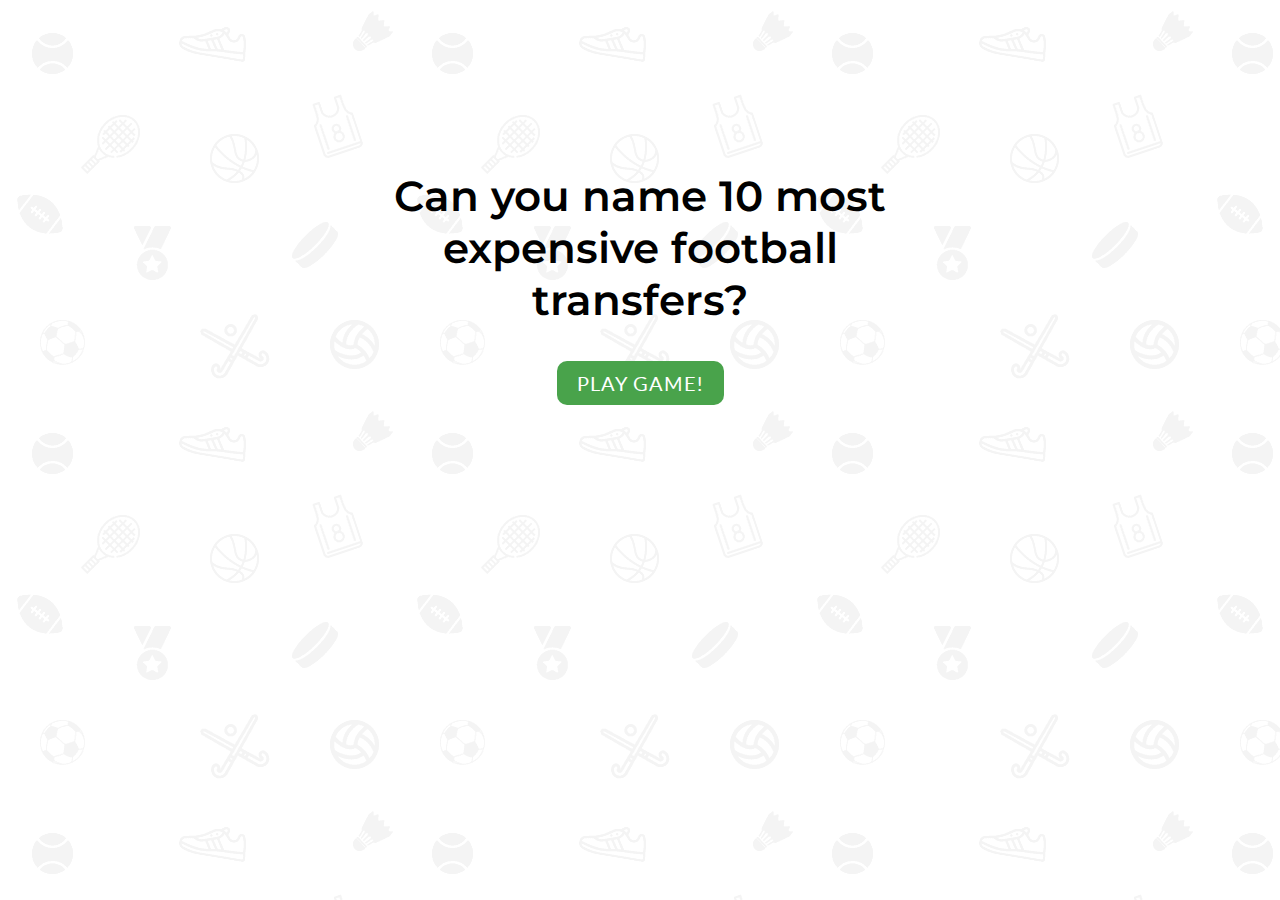
==== index.html @ 57c89ee3 "First version" ====
<!DOCTYPE html>
<html lang="en">
    <head>
        <title>Guess who?</title>
        <meta charset="utf-8" />
        <meta name="author" content="daniel jackowiak" />
        <meta name="keywords" content="front-end, web design, www, pages, guess who game" />
        <meta name="description" content="front-end assignments of jm" />
        <meta name="viewport" content="width=device-width, initial-scale=1.0" />
        <link rel="stylesheet" type="text/css" href="style.css" />
        <link href="https://fonts.googleapis.com/css?family=Lato|Montserrat:300,400" rel="stylesheet">
    </head>
    <body>
        <div class="container">
            <header>
                <div class="title">Guess who?</div>
            </header>
            <main>
                <div class="menu">
                    <div class="menu-playbtn">
                        <button type="button" id="btn-play">Start quiz</button>
                        <input type="text" id="player-guess" placeholder="Enter the player">
                        <button type="button" id="btn-giveup">Give up</button>
                    </div><!--
                 --><div class="game-data">
                        <div class="data-score">SCORE: <span class="score-display"><span id="total-score">0</span>/10</span></div>
                        <div class="data-timer">TIMER: <span class="time-display">02:00</span></div>
                    </div>
                </div>
                <table id="quiz-table">
                    <thead>
                        <tr>
                            <th class="fee-header">Fee</th>
                            <th class="club-header">Signed by</th>
                            <th class="player-header">Player</th>
                        </tr>
                    </thead>
                    <tbody>
                        <tr>
                            <td class="fee">&pound;198m</td>
                            <td class="club">Paris Saint-Germain</td>
                            <td class="player"></td>
                        </tr>
                        <tr>
                            <td class="fee">&pound;105m</td>
                            <td class="club">Barcelona</td>
                            <td class="player"></td>
                        </tr>
                        <tr>
                            <td class="fee">&pound;97m</td>
                            <td class="club">Barcelona</td>
                            <td class="player"></td>
                        </tr>                        
                        <tr>
                            <td class="fee">&pound;89m</td>
                            <td class="club">Manchester United</td>
                            <td class="player"></td>
                        </tr>                        
                        <tr>
                            <td class="fee">&pound;86m</td>
                            <td class="club">Real Madrid</td>
                            <td class="player"></td>                            
                        </tr>                        
                        <tr>
                            <td class="fee">&pound;80m</td>
                            <td class="club">Real Madrid</td>
                            <td class="player"></td>                            
                        </tr>                        
                        <tr>
                            <td class="fee">&pound;75.3m</td>
                            <td class="club">Juventus</td>
                            <td class="player"></td>                            
                        </tr>                        
                        <tr>
                            <td class="fee">&pound;75m</td>
                            <td class="club">Manchester United</td>
                            <td class="player"></td>                            
                        </tr>                        
                        <tr>
                            <td class="fee">&pound;75m</td>
                            <td class="club">Liverpool</td>
                            <td class="player"></td>                            
                        </tr>                        
                        <tr>
                            <td class="fee">&pound;75m</td>
                            <td class="club">Barcelona</td>
                            <td class="player"></td>                            
                        </tr>                        
                    </tbody>
                </table>
            </main>
                <div class="result-display">
                    Your score: <span class="final-score">10</span>/10.
                    <button type="button" id="btn-again">Try again!</button>
                </div>
        </div>
        
        <div class="container-2">
            <main>
                <div class="start-page">
                    <div class="title">Can you name 10 most expensive football transfers?</div>
                    <button type="button" id="btn-start-game">Play game!</button>
                </div>
            </main>
        </div>        

        <script src="script.js" type="text/javascript"></script>
    </body>
</html>
---- style.css ----
* {
    margin: 0;
    padding: 0;
    border: 0;
    box-sizing: border-box;
    font-family: 'Montserrat', sans-serif;
}

body {
    height: 100%;
    background: url(Sports.png); /* Background pattern from Subtle Patterns */
}

.container {
    width: 600px;
    margin: 0 auto;
    text-align: center;
    position: relative;
    display: none;
}

.container-2 {
    width: 600px;
    margin: 0 auto;
    height: 100vh;
    text-align: center;
    position: relative;
}

.title {
    font-size: 42px;
    text-align: center;
    font-weight: 600;
    padding: 35px 0;
}

input#player-guess {
    font-size: 12px;
    outline: none;
    cursor: pointer;
    padding: 9px 19px;
    margin: 0;
    border: 2px solid #111;
    border-radius: 10px;
    font-family: 'Lato', sans-serif;
    letter-spacing: 1.1px;
    display: none;
}

input#player-guess:focus {
    border: 2px solid #FF4500;
}

.menu-playbtn {
    display: inline-block;
    width: 50%;
    text-align: left;
}

.game-data {
    display: inline-block;
    width: 50%;
}

button {
    font-size: 20px;
    outline: none;
    cursor: pointer;
    padding: 10px 20px;
    margin: 0;
    border: 0;
    border-radius: 10px;
    font-family: 'Lato', sans-serif;
    letter-spacing: 1.1px;
    background-color: #49A34B;
    text-transform: uppercase;
    color: #fff;
}

button:hover {
    background-color: #5AB953;
}

.game-data {
    font-size: 12px;
    font-weight: 300;
    color: #777;
    text-align: right;
}

.data-score {
    display: inline-block;
    width: 45%;
    box-sizing: border-box;
}

.data-timer {
    display: inline-block;
    width: 50%;
    box-sizing: border-box;
}

.score-display {
    font-weight: 600;
    color: #000;
    font-size: 34px;
}

.time-display {
    font-weight: 600;
    color: #000;
    font-size: 34px;
}

table {
    width: 85%;
    text-align: center;
    font-size: 12px;
    margin: 15px auto;
}

#quiz-table td, #quiz-table th {
    padding: 10px;
}

#quiz-table th {
    border: 0;
    background-color: inherit;
    color: #000;
    font-size: 14px;
}

thead {
    text-align: center;
}

tr {
    opacity: 0.5;
}

tr:hover {
    opacity: 0.75;
}

.fee {
    background-color: #EEE;
    width: 15%;
}

.player {
    background-color: #EEE;
    width: 45%;
}

.club {
    background-color: #EEE;
    width: 40%;
}

.result-display {
    width: 600px;
    padding: 5px;
    font-size: 16px;
    position: absolute;
    top: 25%;
    left: 50%;
    transform: translate(-50%, -50%);
    z-index: 99;
    background: url(Sports.png);
    display: none;
}

#btn-again {
    margin: 15px;
    background-color: #49A34B;
    font-size: 12px;
}

#btn-again:hover {
    background-color: #5AB953;
    margin: 15px;
    opacity: 0.8;
}

#btn-giveup {
    font-size: 12px;
    outline: none;
    cursor: pointer;
    padding: 10px 20px;
    margin: 0;
    border-radius: 10px;
    font-family: 'Lato', sans-serif;
    letter-spacing: 1.1px;
    display: none;
    background-color: #FF4500;
}

#btn-giveup:hover {
    background-color: #e53e00;
}

.final-score {
    font-weight: 600;
    color: #000;
    font-size: 34px;   
}

.start-page {
    width: 600px;
    position: absolute;
    top: 30%;
    left: 50%;
    transform: translate(-50%, -50%);
}

button#btn-start-game {
    
}


@media (max-width: 768px) {
    .container {
        width: 400px;
    }
    
    .title {
        font-size: 26px;
        padding: 15px 0;
    }
    
    button {
        font-size: 14px;
    }
    
    .score-display, .time-display {
        font-size: 22px;
    }
    
    .menu {
        width: 95%;
    }
    
    .menu-playbtn {
        text-align: center;
        width: 85%;
        margin: 10px auto;
    }
    
    .game-data {
        width: 35%;
        display: block;
        text-align: center;
        margin: 10px auto;
    }
    
    #btn-giveup {
        font-size: 10px;
        padding: 10px 18px;
        border-radius: 8px;       
    }
    
    input#player-guess {
        font-size: 12px;
        outline: none;
        cursor: pointer;
        padding: 8px 14px;
        border: 2px solid #111;
        border-radius: 10px;     
    }
    
    #quiz-table td, #quiz-table th {
        padding: 7px;
    }
    
    .result-display {
        top: 15%;
    }
    
    .club {
        width: 43%;
    }
    
    .player {
        width: 42%;
    }
    
    .container-2 {
        width: 90%;
    }
    
    .start-page {
        width: 100%;
    }
    
    .title {
        font-size: 24px;
    }

}
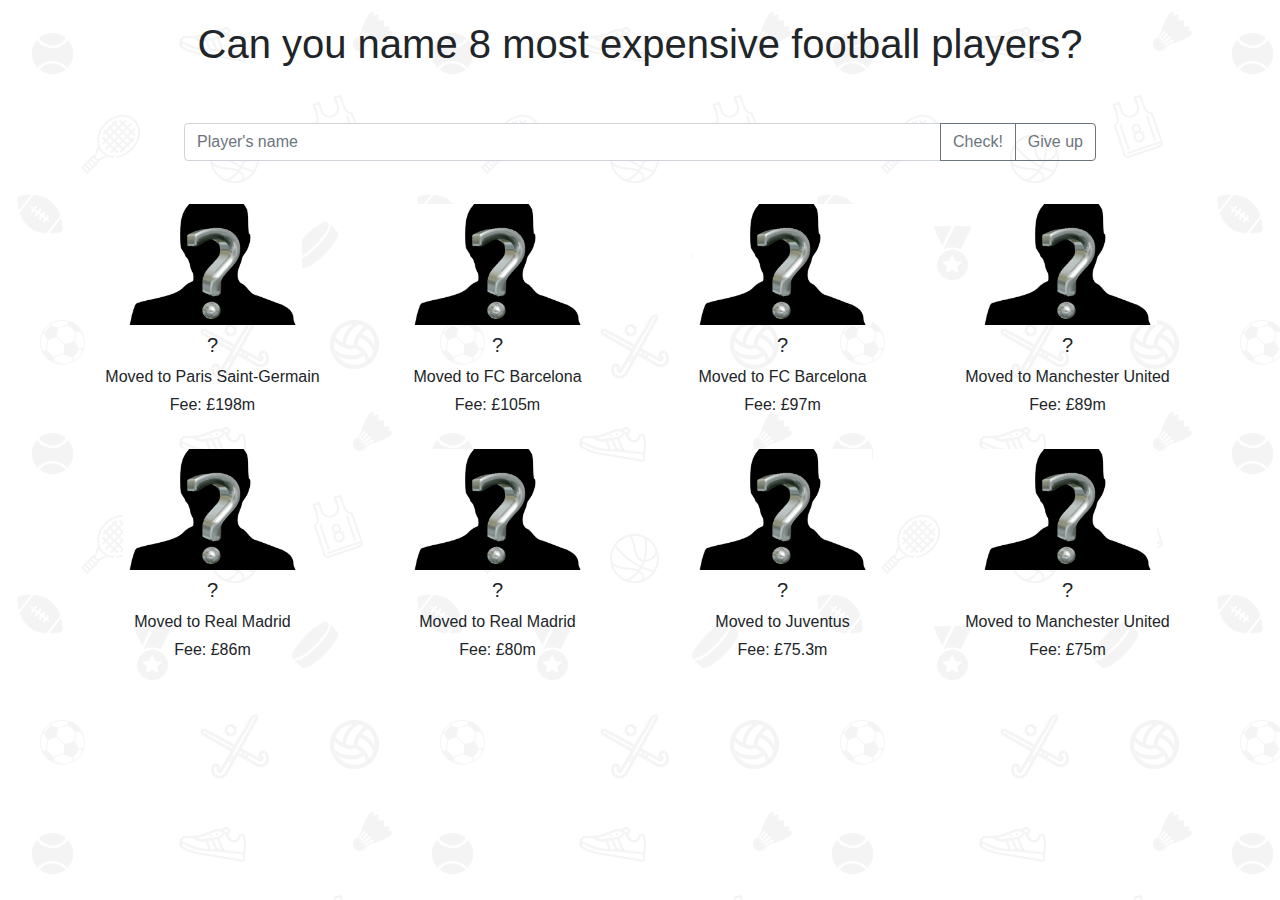
==== commit af0cc20c: "Next version" ====
--- a/index.html
+++ b/index.html
@@ -1,109 +1,142 @@
-<!DOCTYPE html>
+<!doctype html>
 <html lang="en">
-    <head>
-        <title>Guess who?</title>
-        <meta charset="utf-8" />
-        <meta name="author" content="daniel jackowiak" />
-        <meta name="keywords" content="front-end, web design, www, pages, guess who game" />
-        <meta name="description" content="front-end assignments of jm" />
-        <meta name="viewport" content="width=device-width, initial-scale=1.0" />
-        <link rel="stylesheet" type="text/css" href="style.css" />
-        <link href="https://fonts.googleapis.com/css?family=Lato|Montserrat:300,400" rel="stylesheet">
-    </head>
-    <body>
-        <div class="container">
-            <header>
-                <div class="title">Guess who?</div>
-            </header>
-            <main>
-                <div class="menu">
-                    <div class="menu-playbtn">
-                        <button type="button" id="btn-play">Start quiz</button>
-                        <input type="text" id="player-guess" placeholder="Enter the player">
-                        <button type="button" id="btn-giveup">Give up</button>
-                    </div><!--
-                 --><div class="game-data">
-                        <div class="data-score">SCORE: <span class="score-display"><span id="total-score">0</span>/10</span></div>
-                        <div class="data-timer">TIMER: <span class="time-display">02:00</span></div>
-                    </div>
-                </div>
-                <table id="quiz-table">
-                    <thead>
-                        <tr>
-                            <th class="fee-header">Fee</th>
-                            <th class="club-header">Signed by</th>
-                            <th class="player-header">Player</th>
-                        </tr>
-                    </thead>
-                    <tbody>
-                        <tr>
-                            <td class="fee">&pound;198m</td>
-                            <td class="club">Paris Saint-Germain</td>
-                            <td class="player"></td>
-                        </tr>
-                        <tr>
-                            <td class="fee">&pound;105m</td>
-                            <td class="club">Barcelona</td>
-                            <td class="player"></td>
-                        </tr>
-                        <tr>
-                            <td class="fee">&pound;97m</td>
-                            <td class="club">Barcelona</td>
-                            <td class="player"></td>
-                        </tr>                        
-                        <tr>
-                            <td class="fee">&pound;89m</td>
-                            <td class="club">Manchester United</td>
-                            <td class="player"></td>
-                        </tr>                        
-                        <tr>
-                            <td class="fee">&pound;86m</td>
-                            <td class="club">Real Madrid</td>
-                            <td class="player"></td>                            
-                        </tr>                        
-                        <tr>
-                            <td class="fee">&pound;80m</td>
-                            <td class="club">Real Madrid</td>
-                            <td class="player"></td>                            
-                        </tr>                        
-                        <tr>
-                            <td class="fee">&pound;75.3m</td>
-                            <td class="club">Juventus</td>
-                            <td class="player"></td>                            
-                        </tr>                        
-                        <tr>
-                            <td class="fee">&pound;75m</td>
-                            <td class="club">Manchester United</td>
-                            <td class="player"></td>                            
-                        </tr>                        
-                        <tr>
-                            <td class="fee">&pound;75m</td>
-                            <td class="club">Liverpool</td>
-                            <td class="player"></td>                            
-                        </tr>                        
-                        <tr>
-                            <td class="fee">&pound;75m</td>
-                            <td class="club">Barcelona</td>
-                            <td class="player"></td>                            
-                        </tr>                        
-                    </tbody>
-                </table>
-            </main>
-                <div class="result-display">
-                    Your score: <span class="final-score">10</span>/10.
-                    <button type="button" id="btn-again">Try again!</button>
-                </div>
-        </div>
-        
-        <div class="container-2">
-            <main>
-                <div class="start-page">
-                    <div class="title">Can you name 10 most expensive football transfers?</div>
-                    <button type="button" id="btn-start-game">Play game!</button>
-                </div>
-            </main>
-        </div>        
+  <head>
+    <!-- Required meta tags -->
+    <meta charset="utf-8">
+    <meta name="viewport" content="width=device-width, initial-scale=1, shrink-to-fit=no">
+    <meta name="author" content="daniel jackowiak">
+      <link rel="stylesheet" href="animate.css">
+      <link rel="stylesheet" type="text/css" href="style.css">
 
-        <script src="script.js" type="text/javascript"></script>
-    </body>
+    <!-- Bootstrap CSS -->
+    <link rel="stylesheet" href="https://maxcdn.bootstrapcdn.com/bootstrap/4.0.0/css/bootstrap.min.css" integrity="sha384-Gn5384xqQ1aoWXA+058RXPxPg6fy4IWvTNh0E263XmFcJlSAwiGgFAW/dAiS6JXm" crossorigin="anonymous">
+
+    <title>Guess who?</title>
+  </head>
+  <body>
+      <div class="container">
+          <div class="title text-center">
+              <h1>Can you name 8 most expensive football players?</h1>
+          </div>
+          
+          <div class="row text-center">
+                  <div class="input-group">
+                      <input type="text" class="form-control" id="player-guess" placeholder="Player's name" aria-label="Player's name" aria-describedby="basic-addon2">
+                      <div class="input-group-append">
+                          <button class="btn btn-outline-secondary" type="button" id="btn-check">Check!</button>
+                          <button class="btn btn-outline-secondary" type="button" id="btn-giveup">Give up</button>
+                      </div>
+                  </div>
+          </div>
+          
+          <div class="row text-center">
+              <div class="col-md-3 my-2">
+                  <div class="player">
+                      <figure>
+                          <img src="img/question.jpg" alt="footballer-photo">
+                          <figcaption>
+                              <h5 class="my-2 players">?</h5>
+                              <p class="my-1">Moved to Paris Saint-Germain</p>
+                              <p class="my-1">Fee: &pound;198m</p>
+                          </figcaption>
+                      </figure>
+                  </div>
+              </div>
+              <div class="col-md-3 my-2">
+                  <div class="player">
+                      <figure>
+                          <img src="img/question.jpg" alt="footballer-photo">
+                          <figcaption>
+                              <h5 class="my-2 players">?</h5>
+                              <p class="my-1">Moved to FC Barcelona</p>
+                              <p class="my-1">Fee: &pound;105m</p>
+                          </figcaption>
+                      </figure>
+                  </div>
+              </div>
+              <div class="col-md-3 my-2">
+                  <div class="player">
+                      <figure>
+                          <img src="img/question.jpg" alt="footballer-photo">
+                          <figcaption>
+                              <h5 class="my-2 players">?</h5>
+                              <p class="my-1">Moved to FC Barcelona</p>
+                              <p class="my-1">Fee: &pound;97m</p>
+                          </figcaption>
+                      </figure>
+                  </div>
+              </div>
+              <div class="col-md-3 my-2">
+                  <div class="player">
+                      <figure>
+                          <img src="img/question.jpg" alt="footballer-photo">
+                          <figcaption>
+                              <h5 class="my-2 players">?</h5>
+                              <p class="my-1">Moved to Manchester United</p>
+                              <p class="my-1">Fee: &pound;89m</p>
+                          </figcaption>
+                      </figure>
+                  </div>
+              </div>
+          </div>
+          <div class="row text-center">
+              <div class="col-md-3 my-2">
+                  <div class="player">
+                      <figure>
+                          <img src="img/question.jpg" alt="footballer-photo">
+                          <figcaption>
+                              <h5 class="my-2 players">?</h5>
+                              <p class="my-1">Moved to Real Madrid</p>
+                              <p class="my-1">Fee: &pound;86m</p>
+                          </figcaption>
+                      </figure>
+                  </div>
+              </div>
+              <div class="col-md-3 my-2">
+                  <div class="player">
+                      <figure>
+                          <img src="img/question.jpg" alt="footballer-photo">
+                          <figcaption>
+                              <h5 class="my-2 players">?</h5>
+                              <p class="my-1">Moved to Real Madrid</p>
+                              <p class="my-1">Fee: &pound;80m</p>
+                          </figcaption>
+                      </figure>
+                  </div>
+              </div>
+              <div class="col-md-3 my-2">
+                  <div class="player">
+                      <figure>
+                          <img src="img/question.jpg" alt="footballer-photo">
+                          <figcaption>
+                              <h5 class="my-2 players">?</h5>
+                              <p class="my-1">Moved to Juventus</p>
+                              <p class="my-1">Fee: &pound;75.3m</p>
+                          </figcaption>
+                      </figure>
+                  </div>
+              </div>
+              <div class="col-md-3 my-2">
+                  <div class="player">
+                      <figure>
+                          <img src="img/question.jpg" alt="footballer-photo">
+                          <figcaption>
+                              <h5 class="my-2 players">?</h5>
+                              <p class="my-1">Moved to Manchester United</p>
+                              <p class="my-1">Fee: &pound;75m</p>
+                          </figcaption>
+                      </figure>
+                  </div>
+              </div>
+          </div>
+      </div>
+
+    <!-- Optional JavaScript -->
+    <!-- jQuery first, then Popper.js, then Bootstrap JS -->
+    <script src="https://ajax.googleapis.com/ajax/libs/jquery/3.3.1/jquery.min.js"></script>
+    <script src="script.js"></script>
+    <script src="https://code.jquery.com/jquery-3.2.1.slim.min.js" integrity="sha384-KJ3o2DKtIkvYIK3UENzmM7KCkRr/rE9/Qpg6aAZGJwFDMVNA/GpGFF93hXpG5KkN" crossorigin="anonymous"></script>
+    <script src="https://cdnjs.cloudflare.com/ajax/libs/popper.js/1.12.9/umd/popper.min.js" integrity="sha384-ApNbgh9B+Y1QKtv3Rn7W3mgPxhU9K/ScQsAP7hUibX39j7fakFPskvXusvfa0b4Q" crossorigin="anonymous"></script>
+    <script src="https://maxcdn.bootstrapcdn.com/bootstrap/4.0.0/js/bootstrap.min.js" integrity="sha384-JZR6Spejh4U02d8jOt6vLEHfe/JQGiRRSQQxSfFWpi1MquVdAyjUar5+76PVCmYl" crossorigin="anonymous"></script>
+  </body>
 </html>--- a/style.css
+++ b/style.css
@@ -1,300 +1,51 @@
-* {
-    margin: 0;
-    padding: 0;
-    border: 0;
-    box-sizing: border-box;
-    font-family: 'Montserrat', sans-serif;
-}
+/* http://meyerweb.com/eric/tools/css/reset/ 
+   v2.0 | 20110126
+   License: none (public domain)
+*/
+html, body, div, span, applet, object, iframe, h1, h2, h3, h4, h5, h6, p, blockquote, pre, a, abbr, acronym, address, big, cite, code, del, dfn, em, img, ins, kbd, q, s, samp, small, strike, strong, sub, sup, tt, var, b, u, i, center, dl, dt, dd, ol, ul, li, fieldset, form, label, legend, table, caption, tbody, tfoot, thead, tr, th, td, article, aside, canvas, details, embed, figure, figcaption, footer, header, hgroup, menu, nav, output, ruby, section, summary, time, mark, audio, video {
+  margin: 0;
+  padding: 0;
+  border: 0;
+  font-size: 100%;
+  font: inherit;
+  vertical-align: baseline; }
+
+/* HTML5 display-role reset for older browsers */
+article, aside, details, figcaption, figure, footer, header, hgroup, menu, nav, section {
+  display: block; }
 
 body {
-    height: 100%;
-    background: url(Sports.png); /* Background pattern from Subtle Patterns */
-}
+  line-height: 1; }
 
-.container {
-    width: 600px;
-    margin: 0 auto;
-    text-align: center;
-    position: relative;
-    display: none;
-}
+ol, ul {
+  list-style: none; }
 
-.container-2 {
-    width: 600px;
-    margin: 0 auto;
-    height: 100vh;
-    text-align: center;
-    position: relative;
-}
+blockquote, q {
+  quotes: none; }
+
+blockquote:before, blockquote:after {
+  content: '';
+  content: none; }
+
+q:before, q:after {
+  content: '';
+  content: none; }
+
+table {
+  border-collapse: collapse;
+  border-spacing: 0; }
+
+body {
+  background: url(img/Sports.png); }
 
 .title {
-    font-size: 42px;
-    text-align: center;
-    font-weight: 600;
-    padding: 35px 0;
-}
+  margin: 20px 0; }
 
-input#player-guess {
-    font-size: 12px;
-    outline: none;
-    cursor: pointer;
-    padding: 9px 19px;
-    margin: 0;
-    border: 2px solid #111;
-    border-radius: 10px;
-    font-family: 'Lato', sans-serif;
-    letter-spacing: 1.1px;
-    display: none;
-}
+img {
+  width: 70% !important; }
 
-input#player-guess:focus {
-    border: 2px solid #FF4500;
-}
+.input-group {
+  margin: 35px 0;
+  padding: 0 10%; }
 
-.menu-playbtn {
-    display: inline-block;
-    width: 50%;
-    text-align: left;
-}
-
-.game-data {
-    display: inline-block;
-    width: 50%;
-}
-
-button {
-    font-size: 20px;
-    outline: none;
-    cursor: pointer;
-    padding: 10px 20px;
-    margin: 0;
-    border: 0;
-    border-radius: 10px;
-    font-family: 'Lato', sans-serif;
-    letter-spacing: 1.1px;
-    background-color: #49A34B;
-    text-transform: uppercase;
-    color: #fff;
-}
-
-button:hover {
-    background-color: #5AB953;
-}
-
-.game-data {
-    font-size: 12px;
-    font-weight: 300;
-    color: #777;
-    text-align: right;
-}
-
-.data-score {
-    display: inline-block;
-    width: 45%;
-    box-sizing: border-box;
-}
-
-.data-timer {
-    display: inline-block;
-    width: 50%;
-    box-sizing: border-box;
-}
-
-.score-display {
-    font-weight: 600;
-    color: #000;
-    font-size: 34px;
-}
-
-.time-display {
-    font-weight: 600;
-    color: #000;
-    font-size: 34px;
-}
-
-table {
-    width: 85%;
-    text-align: center;
-    font-size: 12px;
-    margin: 15px auto;
-}
-
-#quiz-table td, #quiz-table th {
-    padding: 10px;
-}
-
-#quiz-table th {
-    border: 0;
-    background-color: inherit;
-    color: #000;
-    font-size: 14px;
-}
-
-thead {
-    text-align: center;
-}
-
-tr {
-    opacity: 0.5;
-}
-
-tr:hover {
-    opacity: 0.75;
-}
-
-.fee {
-    background-color: #EEE;
-    width: 15%;
-}
-
-.player {
-    background-color: #EEE;
-    width: 45%;
-}
-
-.club {
-    background-color: #EEE;
-    width: 40%;
-}
-
-.result-display {
-    width: 600px;
-    padding: 5px;
-    font-size: 16px;
-    position: absolute;
-    top: 25%;
-    left: 50%;
-    transform: translate(-50%, -50%);
-    z-index: 99;
-    background: url(Sports.png);
-    display: none;
-}
-
-#btn-again {
-    margin: 15px;
-    background-color: #49A34B;
-    font-size: 12px;
-}
-
-#btn-again:hover {
-    background-color: #5AB953;
-    margin: 15px;
-    opacity: 0.8;
-}
-
-#btn-giveup {
-    font-size: 12px;
-    outline: none;
-    cursor: pointer;
-    padding: 10px 20px;
-    margin: 0;
-    border-radius: 10px;
-    font-family: 'Lato', sans-serif;
-    letter-spacing: 1.1px;
-    display: none;
-    background-color: #FF4500;
-}
-
-#btn-giveup:hover {
-    background-color: #e53e00;
-}
-
-.final-score {
-    font-weight: 600;
-    color: #000;
-    font-size: 34px;   
-}
-
-.start-page {
-    width: 600px;
-    position: absolute;
-    top: 30%;
-    left: 50%;
-    transform: translate(-50%, -50%);
-}
-
-button#btn-start-game {
-    
-}
-
-
-@media (max-width: 768px) {
-    .container {
-        width: 400px;
-    }
-    
-    .title {
-        font-size: 26px;
-        padding: 15px 0;
-    }
-    
-    button {
-        font-size: 14px;
-    }
-    
-    .score-display, .time-display {
-        font-size: 22px;
-    }
-    
-    .menu {
-        width: 95%;
-    }
-    
-    .menu-playbtn {
-        text-align: center;
-        width: 85%;
-        margin: 10px auto;
-    }
-    
-    .game-data {
-        width: 35%;
-        display: block;
-        text-align: center;
-        margin: 10px auto;
-    }
-    
-    #btn-giveup {
-        font-size: 10px;
-        padding: 10px 18px;
-        border-radius: 8px;       
-    }
-    
-    input#player-guess {
-        font-size: 12px;
-        outline: none;
-        cursor: pointer;
-        padding: 8px 14px;
-        border: 2px solid #111;
-        border-radius: 10px;     
-    }
-    
-    #quiz-table td, #quiz-table th {
-        padding: 7px;
-    }
-    
-    .result-display {
-        top: 15%;
-    }
-    
-    .club {
-        width: 43%;
-    }
-    
-    .player {
-        width: 42%;
-    }
-    
-    .container-2 {
-        width: 90%;
-    }
-    
-    .start-page {
-        width: 100%;
-    }
-    
-    .title {
-        font-size: 24px;
-    }
-
-}
-
+/*# sourceMappingURL=style.css.map */
